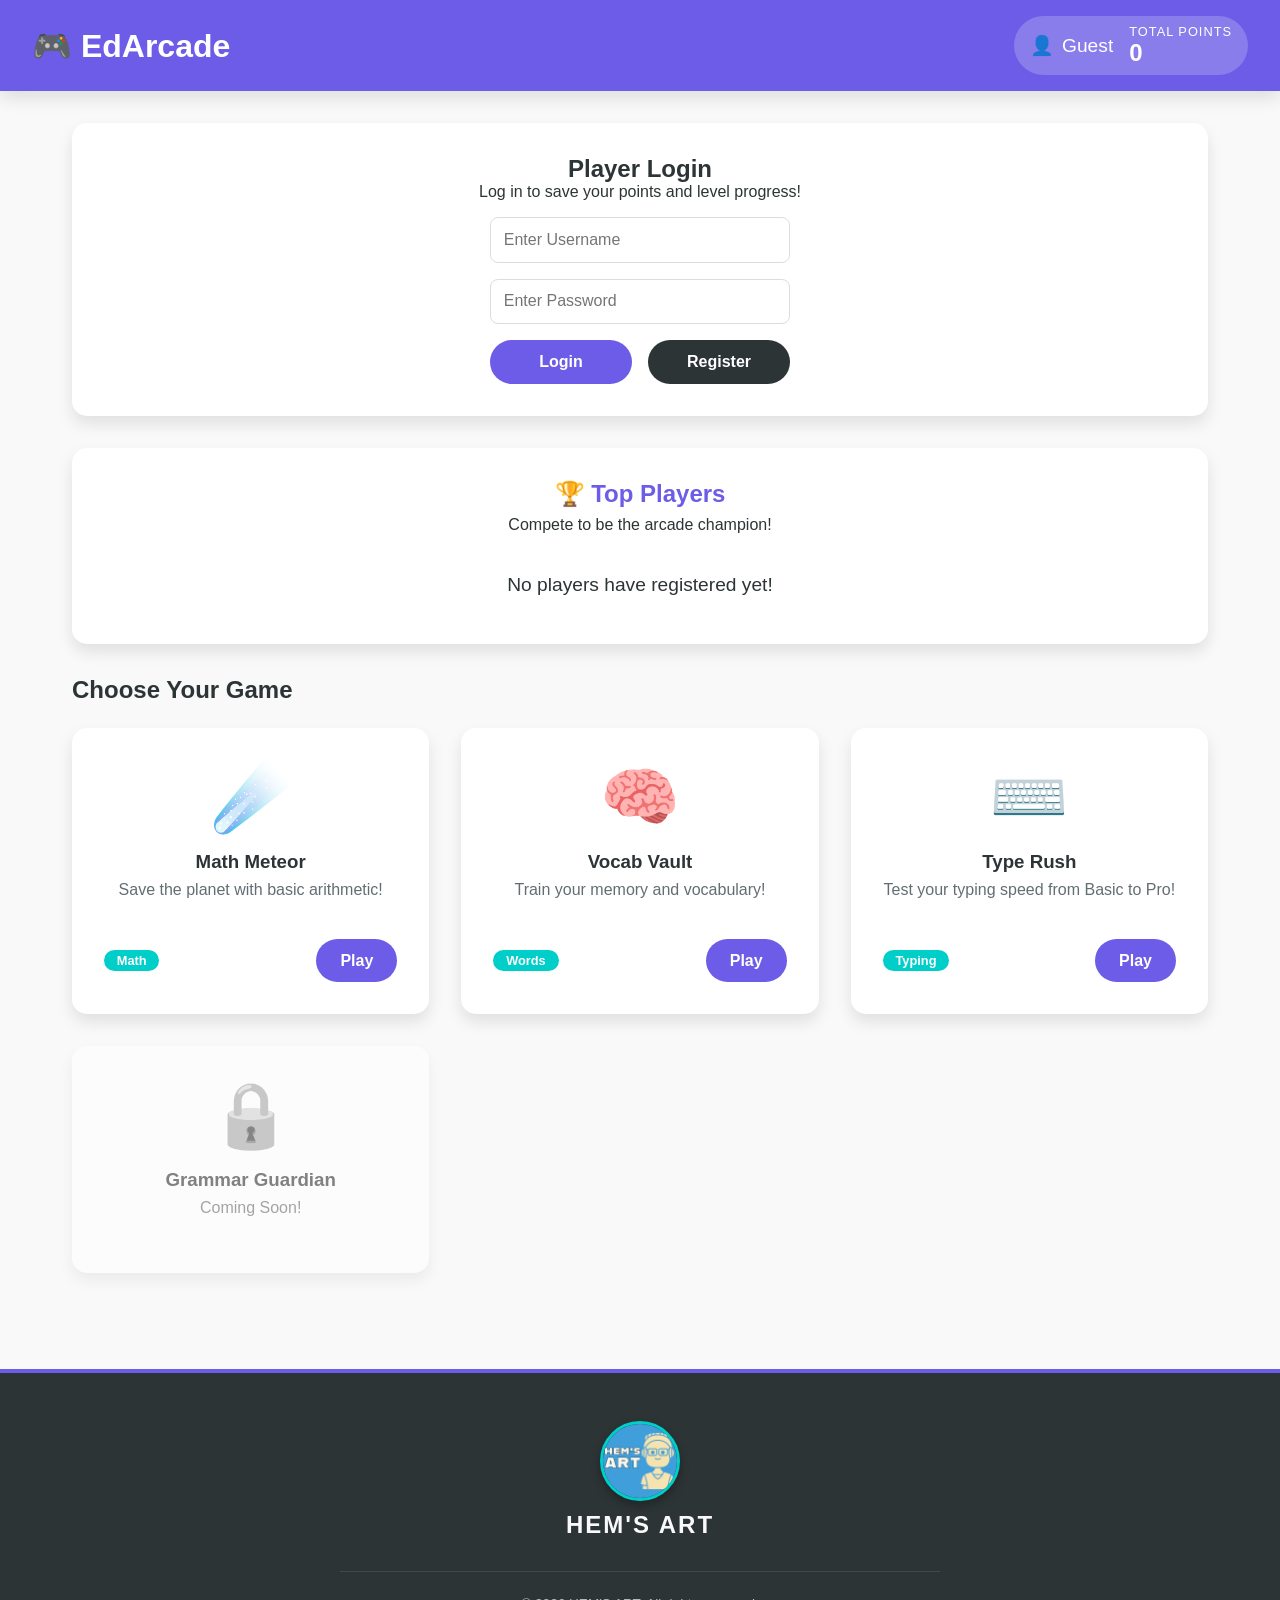
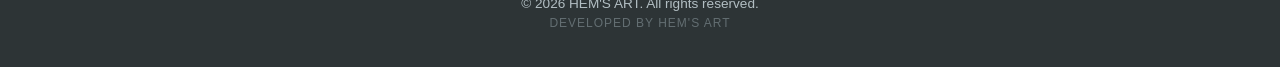
==== index.html @ 8f52d2f5 "Add files via upload" ====
<!DOCTYPE html>
<html lang="en">
<head>
    <meta charset="UTF-8">
    <meta name="viewport" content="width=device-width, initial-scale=1.0">
    <title>Educational Arcade Hub</title>
    <link rel="stylesheet" href="css/style.css">
</head>
<body>
    <header class="hub-header">
        <h1>🎮 EdArcade</h1>
        <div class="user-profile">
            <span class="avatar">👤 <span id="user-display">Guest</span></span>
            <div class="stats">
                <p>Total Points</p>
                <h2 id="global-score">0</h2>
            </div>
            <button onclick="ArcadeManager.logout()" class="btn btn-small" id="logout-btn" style="display: none;">Logout</button>
        </div>
    </header>

    <main class="container">
        <div id="login-section" class="auth-card">
            <h2>Player Login</h2>
            <p>Log in to save your points and level progress!</p>
            <div class="auth-form">
                <input type="text" id="username" placeholder="Enter Username">
                <input type="password" id="password" placeholder="Enter Password">
                <div class="auth-buttons">
                    <button onclick="ArcadeManager.login(document.getElementById('username').value, document.getElementById('password').value)" class="btn">Login</button>
                    <button onclick="ArcadeManager.register(document.getElementById('username').value, document.getElementById('password').value)" class="btn btn-secondary">Register</button>
                </div>
            </div>
        </div>
        <div class="leaderboard-card">
            <h2>🏆 Top Players</h2>
            <p>Compete to be the arcade champion!</p>
            <ul id="leaderboard-list" class="leaderboard-list">
                <li>Loading players...</li>
            </ul>
        </div>
        <h2>Choose Your Game</h2>
        <div class="game-grid">
            
            <div class="game-card">
                <div class="card-icon">☄️</div>
                <h3>Math Meteor</h3>
                <p>Save the planet with basic arithmetic!</p>
                <p id="pb-Math Meteor" style="color: var(--primary); font-weight: bold; font-size: 0.9rem; margin-bottom: 1rem;"></p>
                <div class="card-footer">
                    <span class="badge">Math</span>
                    <a href="games/math-meteor/index.html" class="btn">Play</a>
                </div>
            </div>
            <div class="game-card">
                <div class="card-icon">🧠</div>
                <h3>Vocab Vault</h3>
                <p>Train your memory and vocabulary!</p>
                
                <p id="pb-Vocab Vault" style="color: var(--primary); font-weight: bold; font-size: 0.9rem; margin-bottom: 1rem;"></p>
                
                <div class="card-footer">
                    <span class="badge">Words</span>
                    <a href="games/vocab-vault/index.html" class="btn">Play</a>
                </div>
            </div>
            <div class="game-card">
                <div class="card-icon">⌨️</div>
                <h3>Type Rush</h3>
                <p>Test your typing speed from Basic to Pro!</p>
                
                <p id="pb-Type Rush" style="color: var(--primary); font-weight: bold; font-size: 0.9rem; margin-bottom: 1rem;"></p>
                
                <div class="card-footer">
                    <span class="badge">Typing</span>
                    <a href="games/type-rush/index.html" class="btn">Play</a>
                </div>
            </div>
            <div class="game-card locked">
                <div class="card-icon">🔒</div>
                <h3>Grammar Guardian</h3>
                <p>Coming Soon!</p>
            </div>

        </div>
    </main>
<footer class="site-footer">
        <div class="developer-brand">
            <img src="images/hems-art.png" alt="HEM'S ART Logo" class="dev-logo">
            <h2>HEM'S ART</h2>
        </div>
        
        <div class="footer-legal">
            <p>&copy; 2026 HEM'S ART. All rights reserved.</p>
            <p class="dev-credit">Developed by HEM'S ART</p>
        </div>
    </footer>
    <script src="js/main.js"></script>
</body>
</html>
---- css/style.css ----
/* --- Global Variables & Reset --- */
:root {
    --primary: #6C5CE7;
    --secondary: #00CEC9;
    --dark: #2D3436;
    --light: #F9F9F9;
    --card-bg: #FFFFFF;
    --shadow: 0 8px 16px rgba(0,0,0,0.1);
}

* {
    margin: 0;
    padding: 0;
    box-sizing: border-box;
    font-family: 'Segoe UI', Tahoma, Geneva, Verdana, sans-serif;
}

body {
    background-color: var(--light);
    color: var(--dark);
}

.container {
    max-width: 1200px;
    margin: 0 auto;
    padding: 2rem;
}

/* --- Hub Header --- */
.hub-header {
    background-color: var(--primary);
    color: white;
    padding: 1rem 2rem;
    display: flex;
    justify-content: space-between;
    align-items: center;
    box-shadow: var(--shadow);
}

.user-profile {
    display: flex;
    align-items: center;
    gap: 1rem;
    background: rgba(255,255,255,0.2);
    padding: 0.5rem 1rem;
    border-radius: 50px;
}

.avatar { font-size: 1.2rem; display: flex; align-items: center; gap: 0.5rem; }
.stats p { font-size: 0.8rem; text-transform: uppercase; letter-spacing: 1px;}
.stats h2 { margin: 0; font-size: 1.5rem; }

/* --- Auth / Login Section --- */
.auth-card {
    background: var(--card-bg);
    border-radius: 15px;
    padding: 2rem;
    margin-bottom: 2rem;
    box-shadow: var(--shadow);
    text-align: center;
}

.auth-form {
    display: flex;
    flex-direction: column;
    gap: 1rem;
    max-width: 300px;
    margin: 1rem auto 0;
}

.auth-form input {
    padding: 0.8rem;
    border: 1px solid #ddd;
    border-radius: 8px;
    font-size: 1rem;
}

.auth-buttons {
    display: flex;
    gap: 1rem;
}

.auth-buttons button { flex: 1; }

/* --- Game Grid --- */
.game-grid {
    display: grid;
    grid-template-columns: repeat(auto-fit, minmax(300px, 1fr));
    gap: 2rem;
    margin-top: 1.5rem;
}

.game-card {
    background: var(--card-bg);
    border-radius: 15px;
    padding: 2rem;
    text-align: center;
    box-shadow: var(--shadow);
    transition: transform 0.2s ease;
    display: flex;
    flex-direction: column;
    justify-content: space-between;
}

.game-card:hover { transform: translateY(-5px); }

.card-icon { font-size: 4rem; margin-bottom: 1rem; }
.game-card h3 { margin-bottom: 0.5rem; }
.game-card p { color: #636E72; margin-bottom: 1.5rem; }

.card-footer {
    display: flex;
    justify-content: space-between;
    align-items: center;
    margin-top: auto;
}

.badge {
    background: var(--secondary);
    color: white;
    padding: 0.2rem 0.8rem;
    border-radius: 20px;
    font-size: 0.8rem;
    font-weight: bold;
}

/* --- Buttons --- */
.btn {
    background: var(--primary);
    color: white;
    text-decoration: none;
    padding: 0.8rem 1.5rem;
    border-radius: 25px;
    font-weight: bold;
    border: none;
    cursor: pointer;
    transition: opacity 0.2s;
    font-size: 1rem;
}
.btn:hover { opacity: 0.9; }
.btn-secondary { background: var(--dark); }
.btn-small { padding: 0.4rem 1rem; font-size: 0.8rem; }

.locked { opacity: 0.6; filter: grayscale(100%); pointer-events: none; }

/* --- Leaderboard Styles --- */
.leaderboard-card {
    background: var(--card-bg);
    border-radius: 15px;
    padding: 2rem;
    margin-bottom: 2rem;
    box-shadow: var(--shadow);
    text-align: center;
}

.leaderboard-card h2 {
    color: var(--primary);
    margin-bottom: 0.5rem;
}

.leaderboard-list {
    list-style: none;
    max-width: 500px;
    margin: 1.5rem auto 0;
    text-align: left;
}

.leaderboard-item {
    display: flex;
    justify-content: space-between;
    padding: 1rem;
    border-bottom: 1px solid #eee;
    font-size: 1.2rem;
    align-items: center;
}

.leaderboard-item:last-child {
    border-bottom: none;
}

/* Highlight the player who is currently logged in */
.current-user-rank {
    background: rgba(108, 92, 231, 0.1); /* Light purple */
    border-radius: 8px;
    font-weight: bold;
}

/* Medals for Top 3 */
.rank-1 { color: #D4AF37; font-weight: bold; font-size: 1.4rem; } /* Gold */
.rank-2 { color: #C0C0C0; font-weight: bold; font-size: 1.3rem; } /* Silver */
.rank-3 { color: #CD7F32; font-weight: bold; font-size: 1.2rem; } /* Bronze */


/* --- Footer & Developer Credit Styles --- */
.site-footer {
    background-color: var(--dark);
    color: white;
    text-align: center;
    padding: 3rem 1rem 2rem;
    margin-top: 4rem; 
    border-top: 4px solid var(--primary);
    display: flex;
    flex-direction: column;
    align-items: center;
    gap: 2rem;
}

.developer-brand {
    display: flex;
    flex-direction: column;
    align-items: center;
    gap: 10px;
}

.dev-logo {
    width: 80px; 
    height: 80px;
    border-radius: 50%; 
    border: 3px solid var(--secondary); 
    box-shadow: 0 4px 10px rgba(0,0,0,0.3);
    object-fit: cover;
}

.developer-brand h2 {
    font-size: 1.5rem;
    color: var(--light);
    margin: 0;
    letter-spacing: 2px;
}

/* Legal text styling */
.footer-legal {
    border-top: 1px solid rgba(255, 255, 255, 0.1);
    padding-top: 1.5rem;
    width: 100%;
    max-width: 600px;
}

.footer-legal p {
    font-size: 0.85rem;
    color: #b2bec3;
    margin-bottom: 0.3rem;
}

.footer-legal .dev-credit {
    font-size: 0.75rem;
    text-transform: uppercase;
    letter-spacing: 1px;
    color: #636e72;
}


/* 📱 RESPONSIVE MEDIA QUERIES (Mobile & Tablet) */
@media (max-width: 768px) {
    .container { padding: 1rem; }
    
    .hub-header {
        flex-direction: column;
        gap: 1rem;
        padding: 1rem;
        text-align: center;
    }

    .user-profile { width: 100%; justify-content: space-between; }
    
    .auth-card, .leaderboard-card { padding: 1.5rem 1rem; }
    .leaderboard-item { font-size: 1rem; padding: 0.8rem 0.5rem; }
    
    .game-card { padding: 1.5rem; }
}
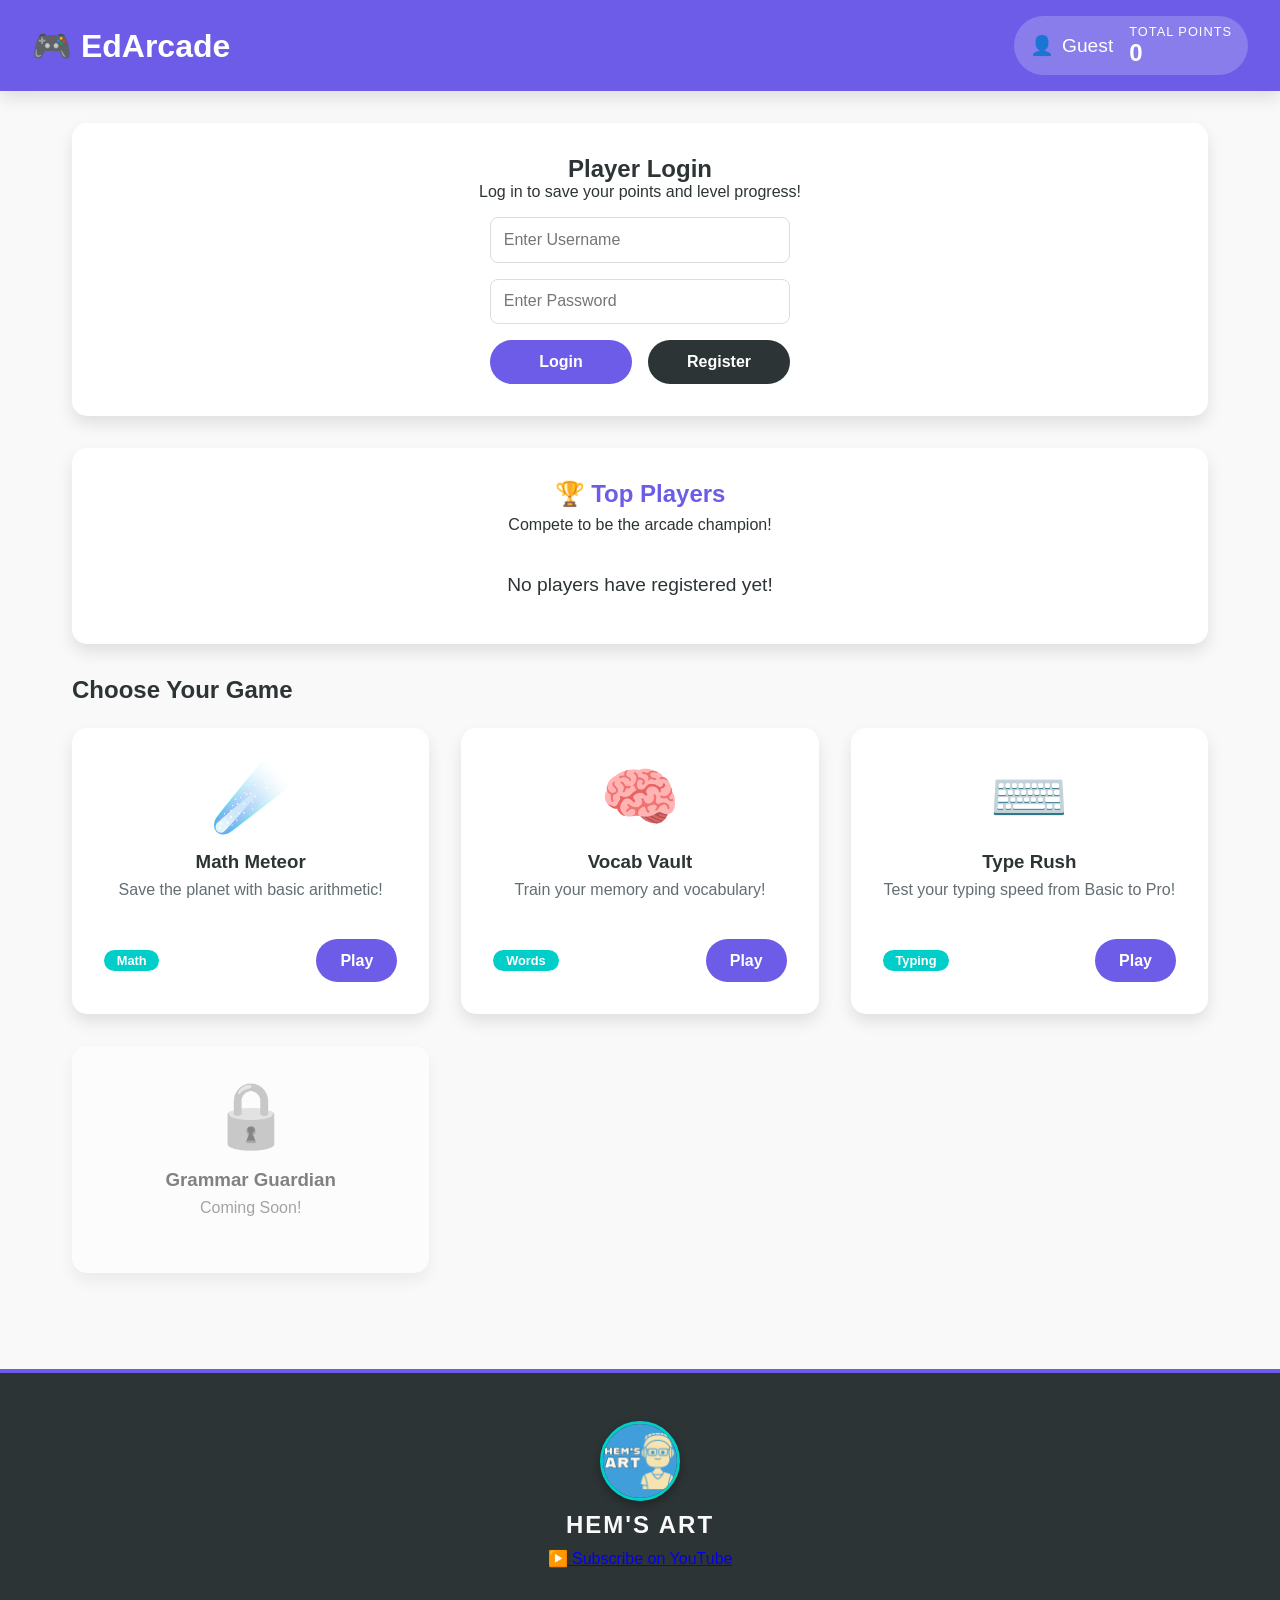
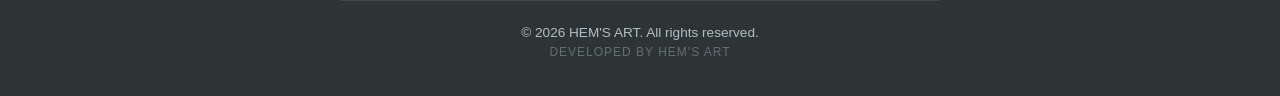
==== commit 86f1c537: "Add YouTube subscription link in footer Added a YouTube subscription link to the footer." ====
--- a/index.html
+++ b/index.html
@@ -88,6 +88,9 @@
         <div class="developer-brand">
             <img src="images/hems-art.png" alt="HEM'S ART Logo" class="dev-logo">
             <h2>HEM'S ART</h2>
+            <a href="https://youtube.com/@naturebeautys6205?si=SA4JJXVnMATppCtE" target="_blank" rel="noopener noreferrer" class="social-link">
+                ▶️ Subscribe on YouTube
+            </a>
         </div>
         
         <div class="footer-legal">
@@ -97,4 +100,4 @@
     </footer>
     <script src="js/main.js"></script>
 </body>
-</html>+</html>
